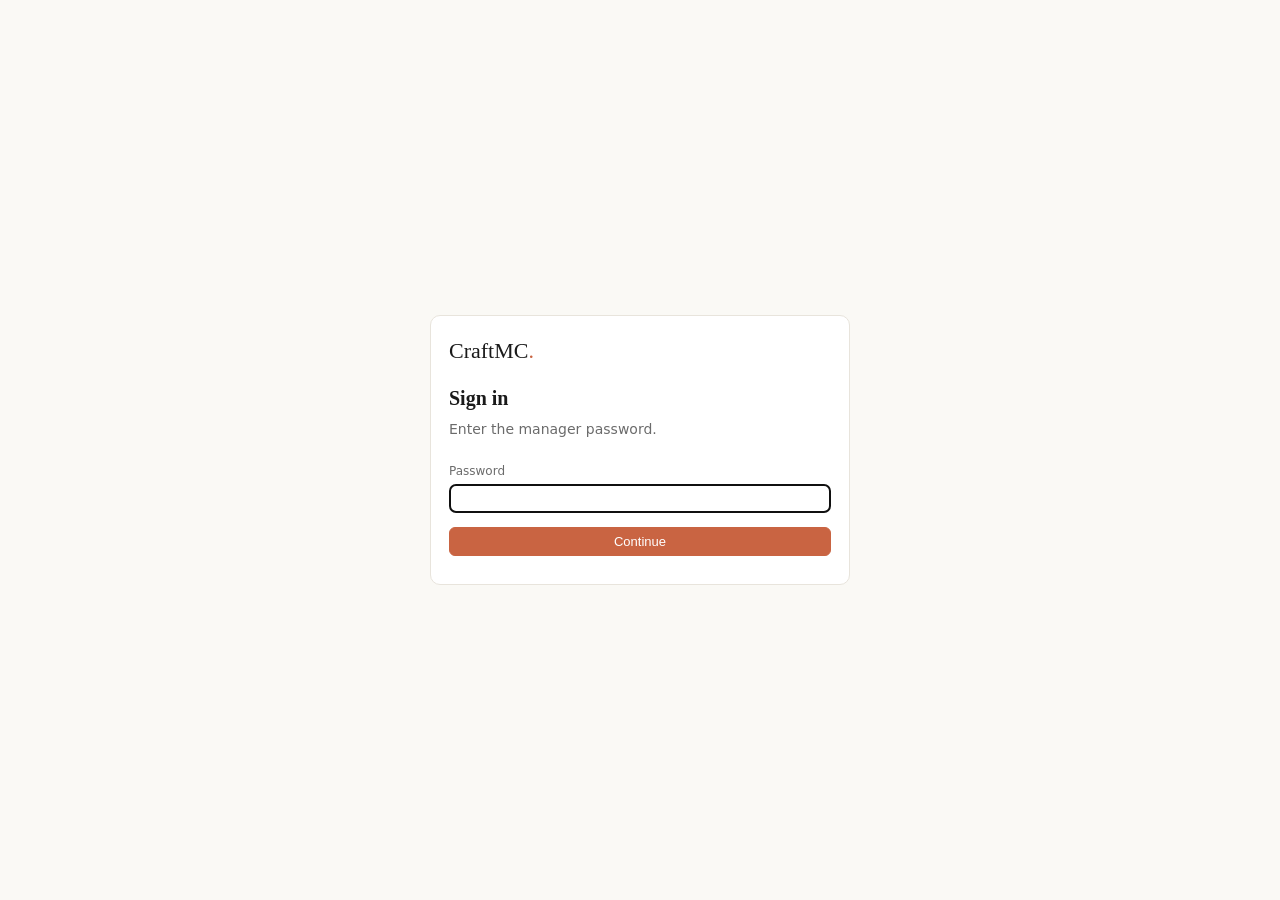
==== static/login.html @ 2658ecdd "initial" ====
<!doctype html>
<html lang="en">
<head>
<meta charset="utf-8" />
<title>Login — CraftMC</title>
<link rel="stylesheet" href="/static/style.css" />
</head>
<body>
<div class="center-screen">
  <div class="card auth-card">
    <div class="brand serif" style="padding:0 0 16px">CraftMC<span class="dot">.</span></div>
    <h2 class="page-title" style="font-size:20px">Sign in</h2>
    <p class="page-sub">Enter the manager password.</p>
    <form id="loginForm">
      <div class="field">
        <label for="pw">Password</label>
        <input id="pw" type="password" required autofocus />
      </div>
      <button class="primary" type="submit" style="width:100%">Continue</button>
    </form>
    <div id="err" class="muted" style="margin-top:10px;color:var(--err)"></div>
  </div>
</div>
<script>
(async () => {
  const status = await (await fetch('/api/setup/status')).json();
  if (!status.setup_complete) location.href = '/setup';
})();
document.getElementById('loginForm').addEventListener('submit', async (e) => {
  e.preventDefault();
  const pw = document.getElementById('pw').value;
  const r = await fetch('/api/login', { method:'POST', headers:{'content-type':'application/json'}, body: JSON.stringify({ password: pw }) });
  if (r.ok) { location.href = '/control'; }
  else { document.getElementById('err').textContent = (await r.json()).error || 'Login failed'; }
});
</script>
</body></html>
---- static/style.css ----
/* CraftMC — Anthropic-inspired light theme. */
:root {
  --bg: #faf9f5;
  --bg-elev: #ffffff;
  --border: #e8e4dc;
  --border-strong: #d6d1c5;
  --text: #1a1a1a;
  --text-muted: #6b6b6b;
  --accent: #c96442;
  --accent-hover: #b3573a;
  --ok: #2f7d4a;
  --warn: #b97500;
  --err: #b3261e;
}
* { box-sizing: border-box; }
html, body { margin: 0; padding: 0; background: var(--bg); color: var(--text);
  font-family: ui-sans-serif, -apple-system, "Segoe UI", Inter, system-ui, sans-serif;
  font-size: 14px; line-height: 1.5; }
.serif { font-family: "Tiempos Headline", "Source Serif Pro", Georgia, serif; }
a { color: var(--accent); text-decoration: none; }
a:hover { color: var(--accent-hover); }
button, .btn { background: var(--bg-elev); border: 1px solid var(--border-strong); color: var(--text);
  padding: 6px 12px; border-radius: 6px; font-size: 13px; cursor: pointer; transition: background .15s; }
button:hover, .btn:hover { background: #f4f1ea; }
button.primary, .btn.primary { background: var(--accent); border-color: var(--accent); color: #fff; }
button.primary:hover, .btn.primary:hover { background: var(--accent-hover); }
button.danger, .btn.danger { color: var(--err); border-color: #e6c2c0; }
button.danger:hover, .btn.danger:hover { background: #fbecea; }
button:disabled { opacity: 0.5; cursor: not-allowed; }
input, select, textarea { background: var(--bg-elev); border: 1px solid var(--border-strong); color: var(--text);
  padding: 6px 10px; border-radius: 6px; font-size: 13px; width: 100%; font-family: inherit; }
textarea { font-family: ui-monospace, "Cascadia Mono", "JetBrains Mono", Consolas, monospace; }
label { display: block; font-size: 12px; color: var(--text-muted); margin-bottom: 4px; }
.field { margin-bottom: 14px; }
.row { display: flex; gap: 12px; }
.row > * { flex: 1; }
.card { background: var(--bg-elev); border: 1px solid var(--border); border-radius: 10px; padding: 18px; }
.muted { color: var(--text-muted); }
.tag { display: inline-block; font-size: 11px; padding: 2px 8px; border-radius: 999px; border: 1px solid var(--border-strong); background: var(--bg-elev); }
.tag.ok { color: var(--ok); border-color: #cfe6d5; background: #effaf2; }
.tag.warn { color: var(--warn); border-color: #ecddb1; background: #fbf4dc; }
.tag.err { color: var(--err); border-color: #e6c2c0; background: #fbecea; }
table { width: 100%; border-collapse: collapse; font-size: 13px; }
th, td { text-align: left; padding: 8px 10px; border-bottom: 1px solid var(--border); }
th { font-weight: 500; color: var(--text-muted); font-size: 12px; text-transform: uppercase; letter-spacing: 0.04em; }
tr:hover td { background: #f4f1ea; }

.app { display: flex; min-height: 100vh; }
.sidebar { width: 240px; background: var(--bg); border-right: 1px solid var(--border); padding: 20px 14px;
  display: flex; flex-direction: column; gap: 6px; position: sticky; top: 0; height: 100vh; }
.brand { font-family: "Tiempos Headline", "Source Serif Pro", Georgia, serif;
  font-size: 22px; font-weight: 500; padding: 4px 8px 18px; }
.brand .dot { color: var(--accent); }
.nav-item { display: flex; align-items: center; gap: 10px; padding: 8px 10px; border-radius: 6px;
  cursor: pointer; color: var(--text); font-size: 13.5px; }
.nav-item:hover { background: #f0ebe1; }
.nav-item.active { background: #ece6d8; color: var(--text); }
.nav-spacer { flex: 1; }
.main { flex: 1; padding: 24px 32px; max-width: 1200px; }
.page-title { font-family: "Tiempos Headline", "Source Serif Pro", Georgia, serif;
  font-size: 26px; margin: 0 0 6px; }
.page-sub { color: var(--text-muted); margin: 0 0 22px; }

.toolbar { display: flex; gap: 8px; align-items: center; margin-bottom: 16px; flex-wrap: wrap; }
.spacer { flex: 1; }

#term-host { background: #1a1a1a; padding: 10px; border-radius: 8px; height: 60vh; }
.cmd-row { margin-top: 8px; display: flex; gap: 8px; }
.cmd-row input { flex: 1; font-family: ui-monospace, "Cascadia Mono", monospace; }

.split { display: grid; grid-template-columns: 280px 1fr; gap: 16px; }
.list-panel { border: 1px solid var(--border); border-radius: 10px; background: var(--bg-elev);
  max-height: 70vh; overflow: auto; }
.list-panel .item { padding: 10px 12px; cursor: pointer; border-bottom: 1px solid var(--border); }
.list-panel .item:hover { background: #f4f1ea; }
.list-panel .item.active { background: #ece6d8; }

.kbd { font-family: ui-monospace, monospace; background: #f0ebe1; border: 1px solid var(--border-strong);
  padding: 1px 6px; border-radius: 4px; font-size: 12px; }
.center-screen { min-height: 100vh; display: flex; align-items: center; justify-content: center; padding: 24px; }
.auth-card { width: 100%; max-width: 420px; }
.auth-card.wide { max-width: 640px; }
.hidden { display: none !important; }
.toast { position: fixed; bottom: 20px; right: 20px; background: #1a1a1a; color: #fff;
  padding: 10px 14px; border-radius: 8px; font-size: 13px; max-width: 360px; opacity: 0; transition: opacity .2s; pointer-events: none; }
.toast.show { opacity: 1; }
.toast.err { background: var(--err); }
.toast.ok { background: var(--ok); }
.crumbs { display: flex; gap: 4px; align-items: center; flex-wrap: wrap; font-size: 13px; margin-bottom: 10px; }
.crumbs span { cursor: pointer; color: var(--accent); }
.crumbs .sep { color: var(--text-muted); cursor: default; }

.region-grid { display: grid; grid-template-columns: repeat(32, 16px); gap: 2px; padding: 8px;
  background: var(--bg-elev); border: 1px solid var(--border); border-radius: 8px; width: max-content; }
.region-cell { width: 16px; height: 16px; background: #ece6d8; border-radius: 2px; cursor: default; }
.region-cell.exists { background: #6ea884; cursor: pointer; }
.region-cell.exists:hover { outline: 2px solid var(--accent); }
.region-cell.empty { background: #ece6d8; }
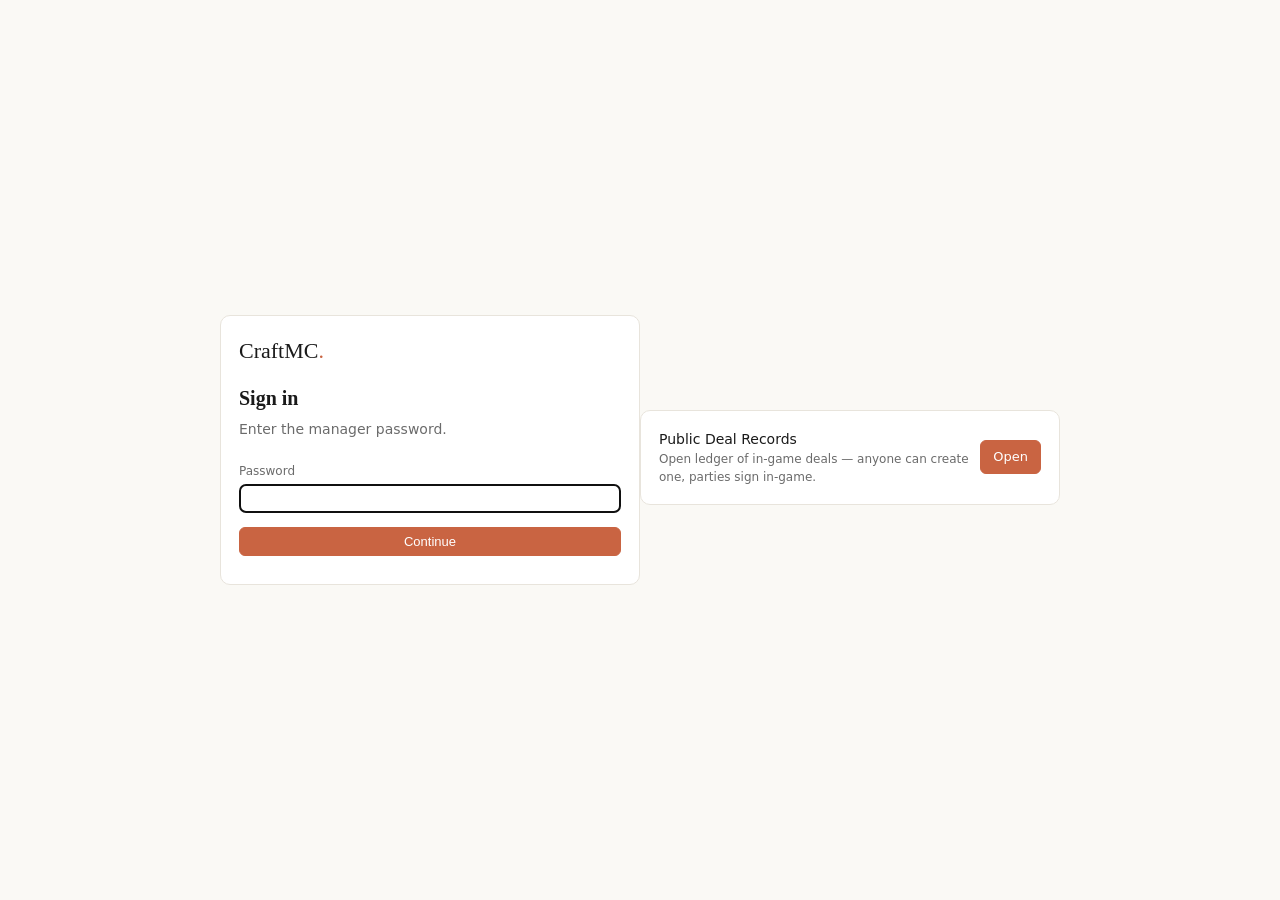
==== commit bf179dbc: "mvsc" ====
--- a/static/login.html
+++ b/static/login.html
@@ -20,6 +20,16 @@
     </form>
     <div id="err" class="muted" style="margin-top:10px;color:var(--err)"></div>
   </div>
+
+  <div class="card auth-card" style="margin-top:14px">
+    <div style="display:flex;align-items:center;gap:10px">
+      <div style="flex:1">
+        <div style="font-weight:500">Public Deal Records</div>
+        <div class="muted" style="font-size:12px">Open ledger of in-game deals — anyone can create one, parties sign in-game.</div>
+      </div>
+      <a class="btn primary" href="/deals">Open</a>
+    </div>
+  </div>
 </div>
 <script>
 (async () => {
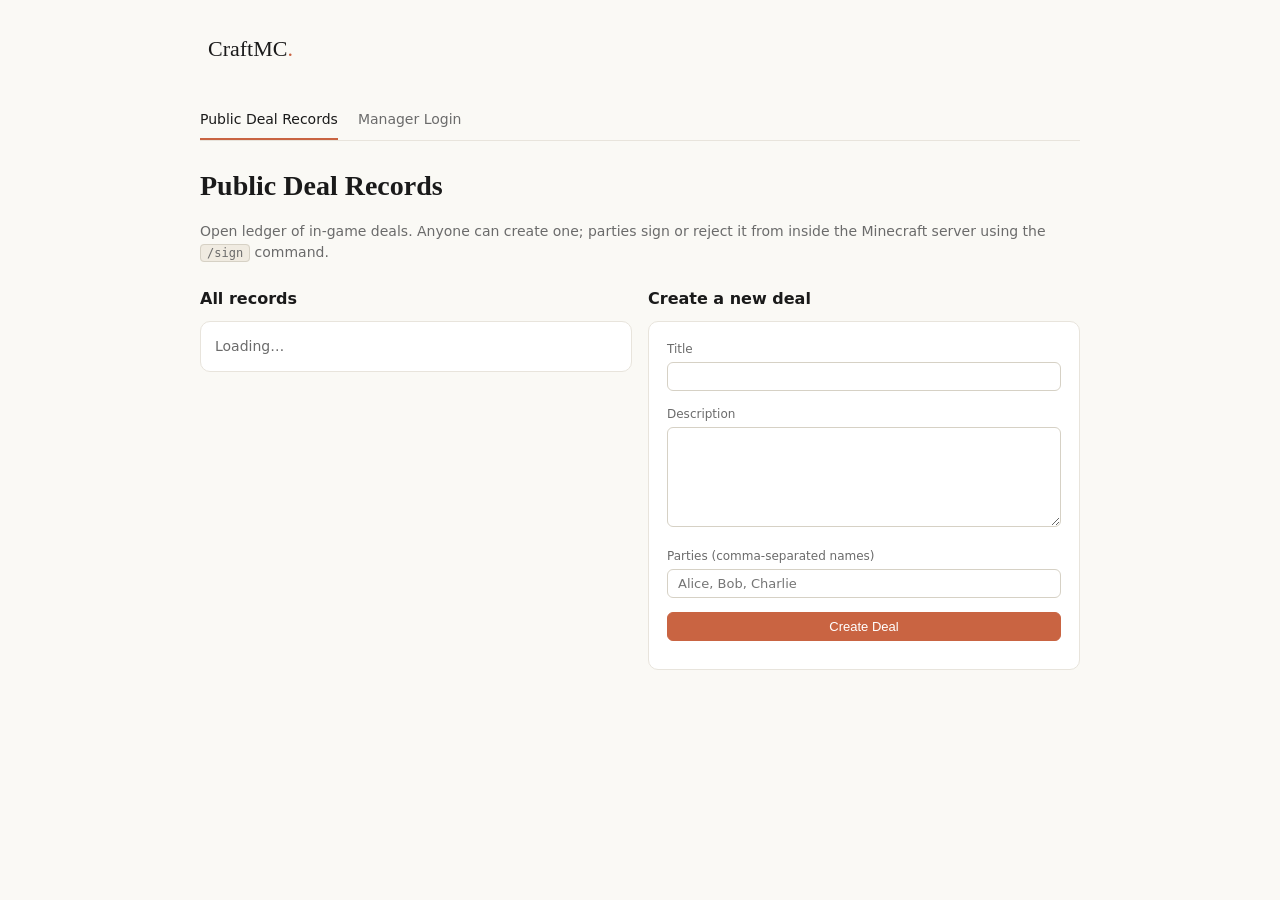
==== commit 1aa15d52: "add more features" ====
--- a/static/login.html
+++ b/static/login.html
@@ -4,38 +4,116 @@
 <meta charset="utf-8" />
 <title>Login — CraftMC</title>
 <link rel="stylesheet" href="/static/style.css" />
+<style>
+  body { background: #faf9f5; }
+  .wrap { max-width: 920px; margin: 0 auto; padding: 28px 20px 60px; }
+  .topbar { display:flex; align-items:center; gap:10px; margin-bottom: 18px; }
+  .brand { font-family: "Tiempos Headline","Source Serif Pro",Georgia,serif; font-size:22px; }
+  .brand .dot { color: var(--accent); }
+  .nav-link { color: var(--text-muted); font-size: 13px; cursor: pointer; user-select: none; }
+  .nav-link:hover { text-decoration: underline; }
+  .nav-link.active { color: #1a1a1a; font-weight: 500; }
+  .tabs { display: flex; gap: 20px; border-bottom: 1px solid #e8e4dc; margin-bottom: 24px; }
+  .tab { padding: 8px 0; cursor: pointer; font-size: 14px; border-bottom: 2px solid transparent; color: var(--text-muted); user-select: none; }
+  .tab:hover { color: #1a1a1a; }
+  .tab.active { color: #1a1a1a; border-bottom-color: #c96442; font-weight: 500; }
+  .tab-content { display: none; }
+  .tab-content.active { display: block; }
+  h1 { font-family: "Tiempos Headline","Source Serif Pro",Georgia,serif; font-size: 28px; margin: 0 0 6px; }
+  .sub { color: var(--text-muted); margin-bottom: 18px; }
+  .grid { display: grid; grid-template-columns: 1fr 1fr; gap: 16px; }
+  @media (max-width: 760px) { .grid { grid-template-columns: 1fr; } }
+  .deal { transition: transform .15s, box-shadow .15s; }
+  .deal:hover { transform: translateY(-1px); box-shadow: 0 4px 14px rgba(0,0,0,.05); }
+  .pill { display:inline-block; padding:2px 10px; border-radius:999px; font-size:11px; border:1px solid var(--border-strong); }
+  .pill.signed { background:#effaf2; border-color:#cfe6d5; color:var(--ok); }
+  .pill.partial { background:#fbf4dc; border-color:#ecddb1; color:var(--warn); }
+  .pill.rejected { background:#fbecea; border-color:#e6c2c0; color:var(--err); }
+  .pill.pending { background:#f0ebe1; }
+  .center-auth { max-width: 460px; margin: 0 auto; }
+</style>
 </head>
 <body>
-<div class="center-screen">
-  <div class="card auth-card">
-    <div class="brand serif" style="padding:0 0 16px">CraftMC<span class="dot">.</span></div>
-    <h2 class="page-title" style="font-size:20px">Sign in</h2>
-    <p class="page-sub">Enter the manager password.</p>
-    <form id="loginForm">
-      <div class="field">
-        <label for="pw">Password</label>
-        <input id="pw" type="password" required autofocus />
-      </div>
-      <button class="primary" type="submit" style="width:100%">Continue</button>
-    </form>
-    <div id="err" class="muted" style="margin-top:10px;color:var(--err)"></div>
+<div class="wrap">
+  <div class="topbar">
+    <div class="brand">CraftMC<span class="dot">.</span></div>
   </div>
 
-  <div class="card auth-card" style="margin-top:14px">
-    <div style="display:flex;align-items:center;gap:10px">
-      <div style="flex:1">
-        <div style="font-weight:500">Public Deal Records</div>
-        <div class="muted" style="font-size:12px">Open ledger of in-game deals — anyone can create one, parties sign in-game.</div>
+  <div class="tabs">
+    <div class="tab active" data-tab="deals">Public Deal Records</div>
+    <div class="tab" data-tab="login">Manager Login</div>
+  </div>
+
+  <!-- Deals Tab -->
+  <div class="tab-content active" id="deals-tab">
+    <h1>Public Deal Records</h1>
+    <p class="sub">Open ledger of in-game deals. Anyone can create one; parties sign or reject it from inside the Minecraft server using the <span class="kbd">/sign</span> command.</p>
+
+    <div class="grid">
+      <div>
+        <h2 style="font-size:16px;margin:6px 0 10px">All records</h2>
+        <div id="list" class="card" style="padding:0;overflow:hidden">
+          <div style="padding:14px" class="muted">Loading…</div>
+        </div>
       </div>
-      <a class="btn primary" href="/deals">Open</a>
+
+      <div>
+        <h2 style="font-size:16px;margin:6px 0 10px">Create a new deal</h2>
+        <form id="newForm" class="card" autocomplete="off">
+          <div class="field">
+            <label>Title</label>
+            <input type="text" id="title" required />
+          </div>
+          <div class="field">
+            <label>Description</label>
+            <textarea id="body" required style="min-height:100px"></textarea>
+          </div>
+          <div class="field">
+            <label>Parties (comma-separated names)</label>
+            <input type="text" id="parties" placeholder="Alice, Bob, Charlie" required />
+          </div>
+          <button type="submit" class="primary" style="width:100%">Create Deal</button>
+          <div id="newErr" class="muted" style="margin-top:10px;color:var(--err)"></div>
+        </form>
+      </div>
+    </div>
+  </div>
+
+  <!-- Login Tab -->
+  <div class="tab-content" id="login-tab">
+    <div class="center-auth">
+      <h1 style="font-size:24px;margin-bottom:8px">Manager Sign in</h1>
+      <p class="sub" style="margin-bottom:20px">Enter the manager password.</p>
+      <form id="loginForm" class="card">
+        <div class="field">
+          <label for="pw">Password</label>
+          <input id="pw" type="password" required autofocus />
+        </div>
+        <button class="primary" type="submit" style="width:100%">Continue</button>
+      </form>
+      <div id="err" class="muted" style="margin-top:10px;color:var(--err)"></div>
     </div>
   </div>
 </div>
+
 <script>
 (async () => {
   const status = await (await fetch('/api/setup/status')).json();
   if (!status.setup_complete) location.href = '/setup';
 })();
+
+// Tab switching
+document.querySelectorAll('.tab').forEach(tab => {
+  tab.addEventListener('click', () => {
+    const tabName = tab.getAttribute('data-tab');
+    document.querySelectorAll('.tab').forEach(t => t.classList.remove('active'));
+    document.querySelectorAll('.tab-content').forEach(c => c.classList.remove('active'));
+    tab.classList.add('active');
+    document.getElementById(tabName + '-tab').classList.add('active');
+  });
+});
+
+// Login form
 document.getElementById('loginForm').addEventListener('submit', async (e) => {
   e.preventDefault();
   const pw = document.getElementById('pw').value;
@@ -43,5 +121,52 @@
   if (r.ok) { location.href = '/control'; }
   else { document.getElementById('err').textContent = (await r.json()).error || 'Login failed'; }
 });
+
+// Load deals
+async function loadDeals() {
+  try {
+    const r = await fetch('/mcsapi/record/list');
+    const deals = await r.json();
+    const list = document.getElementById('list');
+    if (deals.length === 0) {
+      list.innerHTML = '<div style="padding:14px" class="muted">No deals yet</div>';
+      return;
+    }
+    list.innerHTML = deals.map(d => `
+      <div class="card" style="margin:0;border-radius:0;border-bottom:1px solid #e8e4dc;padding:12px;cursor:pointer" onclick="window.open('/deals/${d.id}', '_blank')">
+        <div style="font-weight:500;margin-bottom:4px">${d.title}</div>
+        <div style="font-size:12px;color:var(--text-muted);margin-bottom:8px">${d.body.substring(0, 60)}${d.body.length > 60 ? '...' : ''}</div>
+        <span class="pill ${d.status}">${d.status}</span>
+      </div>
+    `).join('');
+  } catch (e) {
+    console.error(e);
+  }
+}
+
+// Create deal
+document.getElementById('newForm').addEventListener('submit', async (e) => {
+  e.preventDefault();
+  try {
+    const title = document.getElementById('title').value;
+    const body = document.getElementById('body').value;
+    const parties = document.getElementById('parties').value.split(',').map(p => p.trim()).filter(p => p);
+    const r = await fetch('/mcsapi/record/create', {
+      method: 'POST',
+      headers: { 'content-type': 'application/json' },
+      body: JSON.stringify({ title, body, parties })
+    });
+    if (r.ok) {
+      document.getElementById('newForm').reset();
+      loadDeals();
+    } else {
+      document.getElementById('newErr').textContent = (await r.json()).error || 'Failed to create deal';
+    }
+  } catch (e) {
+    document.getElementById('newErr').textContent = e.message;
+  }
+});
+
+loadDeals();
 </script>
 </body></html>
